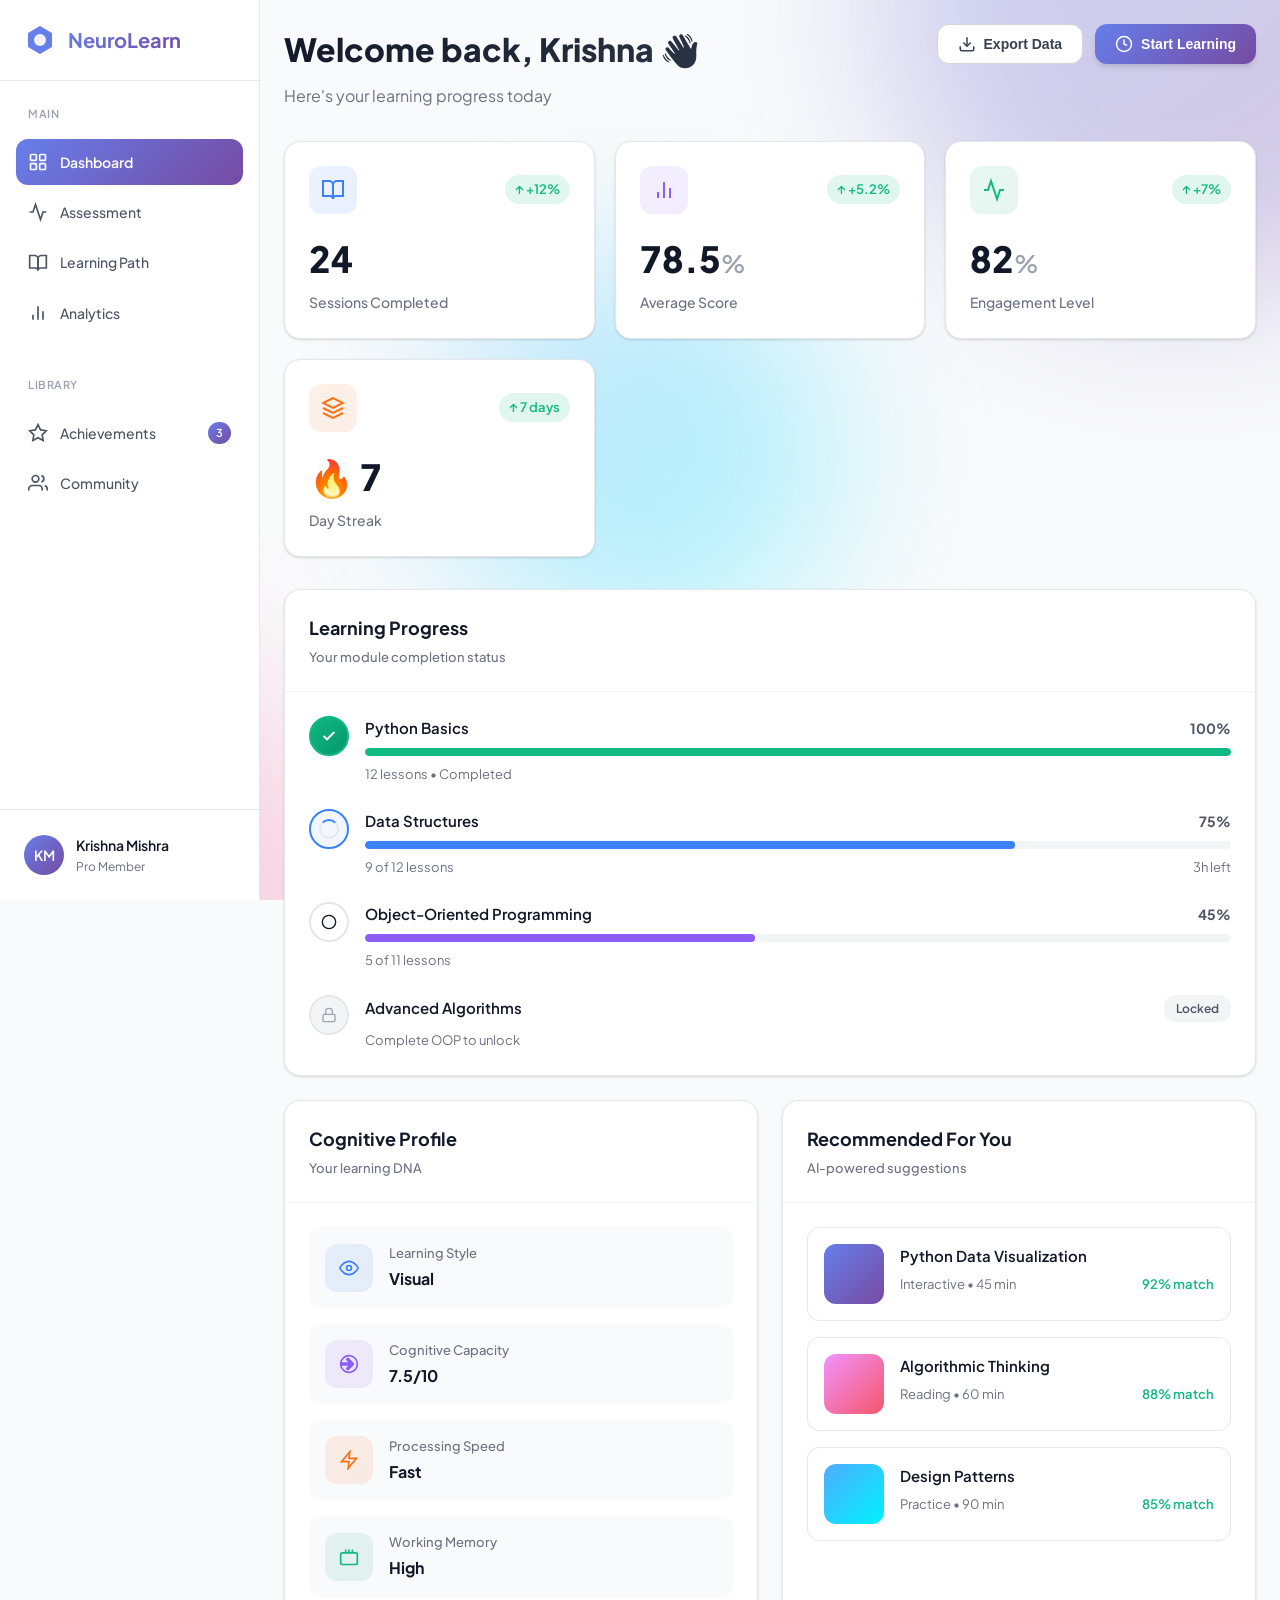
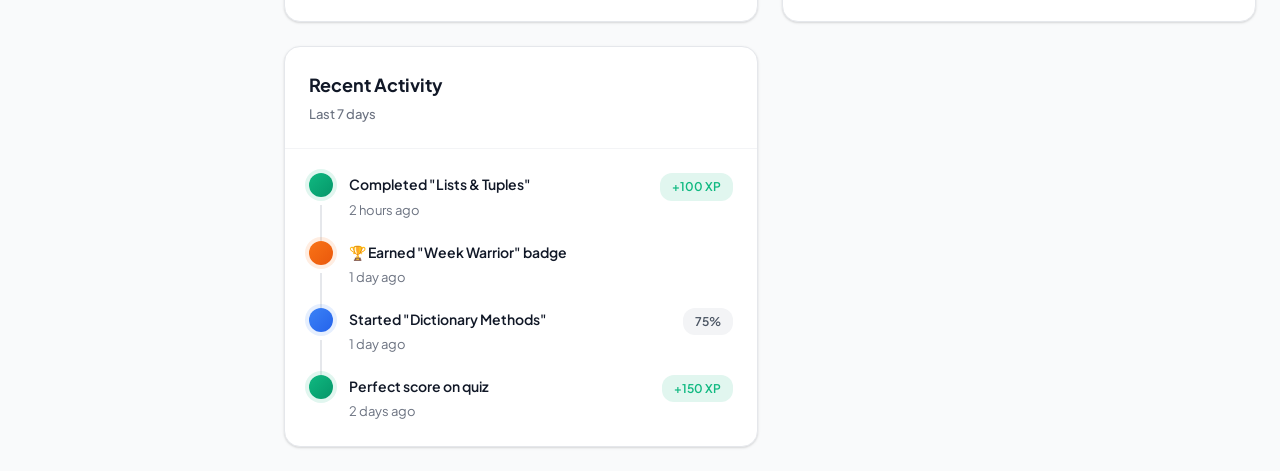
==== frontend/index.html @ aead32e7 "Add ultra-modern frontend dashboard" ====
<!DOCTYPE html>
<html lang="en">
<head>
    <meta charset="UTF-8">
    <meta name="viewport" content="width=device-width, initial-scale=1.0">
    <title>NeuroLearn AI - Adaptive Learning Platform</title>
    <link rel="stylesheet" href="styles.css">
    <link rel="preconnect" href="https://fonts.googleapis.com">
    <link rel="preconnect" href="https://fonts.gstatic.com" crossorigin>
    <link href="https://fonts.googleapis.com/css2?family=Plus+Jakarta+Sans:wght@300;400;500;600;700;800&family=JetBrains+Mono:wght@400;500;600&display=swap" rel="stylesheet">
</head>
<body>
    <!-- Animated Background -->
    <div class="animated-bg">
        <div class="gradient-orb orb-1"></div>
        <div class="gradient-orb orb-2"></div>
        <div class="gradient-orb orb-3"></div>
    </div>

    <!-- Sidebar Navigation -->
    <nav class="sidebar">
        <div class="sidebar-header">
            <div class="logo">
                <svg width="32" height="32" viewBox="0 0 32 32" fill="none">
                    <path d="M16 2L28 9L28 23L16 30L4 23L4 9L16 2Z" fill="url(#logo-gradient)" />
                    <circle cx="16" cy="16" r="6" fill="white" opacity="0.9"/>
                    <defs>
                        <linearGradient id="logo-gradient" x1="4" y1="2" x2="28" y2="30">
                            <stop offset="0%" stop-color="#667eea"/>
                            <stop offset="100%" stop-color="#764ba2"/>
                        </linearGradient>
                    </defs>
                </svg>
                <span class="logo-text">NeuroLearn</span>
            </div>
        </div>

        <div class="nav-section">
            <div class="nav-label">MAIN</div>
            <a href="#dashboard" class="nav-item active">
                <svg width="20" height="20" viewBox="0 0 24 24" fill="none" stroke="currentColor" stroke-width="2">
                    <rect x="3" y="3" width="7" height="7" rx="1"/>
                    <rect x="14" y="3" width="7" height="7" rx="1"/>
                    <rect x="3" y="14" width="7" height="7" rx="1"/>
                    <rect x="14" y="14" width="7" height="7" rx="1"/>
                </svg>
                <span>Dashboard</span>
            </a>
            <a href="#assessment" class="nav-item">
                <svg width="20" height="20" viewBox="0 0 24 24" fill="none" stroke="currentColor" stroke-width="2">
                    <path d="M22 12h-4l-3 9L9 3l-3 9H2"/>
                </svg>
                <span>Assessment</span>
            </a>
            <a href="#learning" class="nav-item">
                <svg width="20" height="20" viewBox="0 0 24 24" fill="none" stroke="currentColor" stroke-width="2">
                    <path d="M2 3h6a4 4 0 0 1 4 4v14a3 3 0 0 0-3-3H2z"/>
                    <path d="M22 3h-6a4 4 0 0 0-4 4v14a3 3 0 0 1 3-3h7z"/>
                </svg>
                <span>Learning Path</span>
            </a>
            <a href="#analytics" class="nav-item">
                <svg width="20" height="20" viewBox="0 0 24 24" fill="none" stroke="currentColor" stroke-width="2">
                    <line x1="18" y1="20" x2="18" y2="10"/>
                    <line x1="12" y1="20" x2="12" y2="4"/>
                    <line x1="6" y1="20" x2="6" y2="14"/>
                </svg>
                <span>Analytics</span>
            </a>
        </div>

        <div class="nav-section">
            <div class="nav-label">LIBRARY</div>
            <a href="#achievements" class="nav-item">
                <svg width="20" height="20" viewBox="0 0 24 24" fill="none" stroke="currentColor" stroke-width="2">
                    <polygon points="12 2 15.09 8.26 22 9.27 17 14.14 18.18 21.02 12 17.77 5.82 21.02 7 14.14 2 9.27 8.91 8.26 12 2"/>
                </svg>
                <span>Achievements</span>
                <span class="badge">3</span>
            </a>
            <a href="#community" class="nav-item">
                <svg width="20" height="20" viewBox="0 0 24 24" fill="none" stroke="currentColor" stroke-width="2">
                    <path d="M17 21v-2a4 4 0 0 0-4-4H5a4 4 0 0 0-4 4v2"/>
                    <circle cx="9" cy="7" r="4"/>
                    <path d="M23 21v-2a4 4 0 0 0-3-3.87"/>
                    <path d="M16 3.13a4 4 0 0 1 0 7.75"/>
                </svg>
                <span>Community</span>
            </a>
        </div>

        <div class="sidebar-footer">
            <div class="user-profile">
                <div class="user-avatar">
                    <span>KM</span>
                </div>
                <div class="user-info">
                    <div class="user-name">Krishna Mishra</div>
                    <div class="user-status">Pro Member</div>
                </div>
            </div>
        </div>
    </nav>

    <!-- Main Content -->
    <main class="main-content">
        <!-- Header -->
        <header class="page-header">
            <div class="header-content">
                <div class="header-title-group">
                    <h1 class="page-title">Welcome back, Krishna 👋</h1>
                    <p class="page-subtitle">Here's your learning progress today</p>
                </div>
                <div class="header-actions">
                    <button class="btn btn-secondary">
                        <svg width="18" height="18" viewBox="0 0 24 24" fill="none" stroke="currentColor" stroke-width="2">
                            <path d="M21 15v4a2 2 0 0 1-2 2H5a2 2 0 0 1-2-2v-4"/>
                            <polyline points="7 10 12 15 17 10"/>
                            <line x1="12" y1="15" x2="12" y2="3"/>
                        </svg>
                        Export Data
                    </button>
                    <button class="btn btn-primary">
                        <svg width="18" height="18" viewBox="0 0 24 24" fill="none" stroke="currentColor" stroke-width="2">
                            <circle cx="12" cy="12" r="10"/>
                            <polyline points="12 6 12 12 16 14"/>
                        </svg>
                        Start Learning
                    </button>
                </div>
            </div>
        </header>

        <!-- Stats Grid -->
        <div class="stats-container">
            <div class="stat-card" style="--delay: 0.1s">
                <div class="stat-header">
                    <div class="stat-icon-wrapper blue">
                        <svg width="24" height="24" viewBox="0 0 24 24" fill="none" stroke="currentColor" stroke-width="2">
                            <path d="M2 3h6a4 4 0 0 1 4 4v14a3 3 0 0 0-3-3H2z"/>
                            <path d="M22 3h-6a4 4 0 0 0-4 4v14a3 3 0 0 1 3-3h7z"/>
                        </svg>
                    </div>
                    <span class="stat-trend up">+12%</span>
                </div>
                <div class="stat-value">24</div>
                <div class="stat-label">Sessions Completed</div>
            </div>

            <div class="stat-card" style="--delay: 0.2s">
                <div class="stat-header">
                    <div class="stat-icon-wrapper purple">
                        <svg width="24" height="24" viewBox="0 0 24 24" fill="none" stroke="currentColor" stroke-width="2">
                            <line x1="18" y1="20" x2="18" y2="10"/>
                            <line x1="12" y1="20" x2="12" y2="4"/>
                            <line x1="6" y1="20" x2="6" y2="14"/>
                        </svg>
                    </div>
                    <span class="stat-trend up">+5.2%</span>
                </div>
                <div class="stat-value">78.5<span class="stat-unit">%</span></div>
                <div class="stat-label">Average Score</div>
            </div>

            <div class="stat-card" style="--delay: 0.3s">
                <div class="stat-header">
                    <div class="stat-icon-wrapper green">
                        <svg width="24" height="24" viewBox="0 0 24 24" fill="none" stroke="currentColor" stroke-width="2">
                            <path d="M22 12h-4l-3 9L9 3l-3 9H2"/>
                        </svg>
                    </div>
                    <span class="stat-trend up">+7%</span>
                </div>
                <div class="stat-value">82<span class="stat-unit">%</span></div>
                <div class="stat-label">Engagement Level</div>
            </div>

            <div class="stat-card" style="--delay: 0.4s">
                <div class="stat-header">
                    <div class="stat-icon-wrapper orange">
                        <svg width="24" height="24" viewBox="0 0 24 24" fill="none" stroke="currentColor" stroke-width="2">
                            <path d="M12 2L2 7l10 5 10-5-10-5z"/>
                            <path d="M2 17l10 5 10-5"/>
                            <path d="M2 12l10 5 10-5"/>
                        </svg>
                    </div>
                    <span class="stat-trend up">7 days</span>
                </div>
                <div class="stat-value">🔥 <span>7</span></div>
                <div class="stat-label">Day Streak</div>
            </div>
        </div>

        <!-- Main Dashboard Grid -->
        <div class="dashboard-grid">
            <!-- Learning Progress Card -->
            <div class="card large" style="--delay: 0.5s">
                <div class="card-header">
                    <div>
                        <h2 class="card-title">Learning Progress</h2>
                        <p class="card-subtitle">Your module completion status</p>
                    </div>
                </div>
                <div class="card-body">
                    <div class="progress-list">
                        <div class="progress-item">
                            <div class="progress-icon completed">
                                <svg width="16" height="16" viewBox="0 0 24 24" fill="none" stroke="currentColor" stroke-width="3">
                                    <polyline points="20 6 9 17 4 12"/>
                                </svg>
                            </div>
                            <div class="progress-content">
                                <div class="progress-header">
                                    <span class="progress-title">Python Basics</span>
                                    <span class="progress-percent">100%</span>
                                </div>
                                <div class="progress-bar-wrapper">
                                    <div class="progress-bar">
                                        <div class="progress-fill" style="--width: 100%; --color: #10b981"></div>
                                    </div>
                                </div>
                                <div class="progress-meta">
                                    <span class="progress-lessons">12 lessons • Completed</span>
                                </div>
                            </div>
                        </div>

                        <div class="progress-item">
                            <div class="progress-icon active">
                                <div class="spinner"></div>
                            </div>
                            <div class="progress-content">
                                <div class="progress-header">
                                    <span class="progress-title">Data Structures</span>
                                    <span class="progress-percent">75%</span>
                                </div>
                                <div class="progress-bar-wrapper">
                                    <div class="progress-bar">
                                        <div class="progress-fill" style="--width: 75%; --color: #3b82f6"></div>
                                    </div>
                                </div>
                                <div class="progress-meta">
                                    <span class="progress-lessons">9 of 12 lessons</span>
                                    <span class="progress-time">3h left</span>
                                </div>
                            </div>
                        </div>

                        <div class="progress-item">
                            <div class="progress-icon">
                                <svg width="16" height="16" viewBox="0 0 24 24" fill="none" stroke="currentColor" stroke-width="2">
                                    <circle cx="12" cy="12" r="10"/>
                                </svg>
                            </div>
                            <div class="progress-content">
                                <div class="progress-header">
                                    <span class="progress-title">Object-Oriented Programming</span>
                                    <span class="progress-percent">45%</span>
                                </div>
                                <div class="progress-bar-wrapper">
                                    <div class="progress-bar">
                                        <div class="progress-fill" style="--width: 45%; --color: #8b5cf6"></div>
                                    </div>
                                </div>
                                <div class="progress-meta">
                                    <span class="progress-lessons">5 of 11 lessons</span>
                                </div>
                            </div>
                        </div>

                        <div class="progress-item">
                            <div class="progress-icon locked">
                                <svg width="16" height="16" viewBox="0 0 24 24" fill="none" stroke="currentColor" stroke-width="2">
                                    <rect x="3" y="11" width="18" height="11" rx="2" ry="2"/>
                                    <path d="M7 11V7a5 5 0 0 1 10 0v4"/>
                                </svg>
                            </div>
                            <div class="progress-content">
                                <div class="progress-header">
                                    <span class="progress-title">Advanced Algorithms</span>
                                    <span class="progress-badge">Locked</span>
                                </div>
                                <div class="progress-meta">
                                    <span class="progress-lessons">Complete OOP to unlock</span>
                                </div>
                            </div>
                        </div>
                    </div>
                </div>
            </div>

            <!-- Cognitive Profile Card -->
            <div class="card" style="--delay: 0.6s">
                <div class="card-header">
                    <div>
                        <h2 class="card-title">Cognitive Profile</h2>
                        <p class="card-subtitle">Your learning DNA</p>
                    </div>
                </div>
                <div class="card-body">
                    <div class="profile-stats">
                        <div class="profile-stat">
                            <div class="profile-stat-icon visual">
                                <svg width="20" height="20" viewBox="0 0 24 24" fill="none" stroke="currentColor" stroke-width="2">
                                    <path d="M1 12s4-8 11-8 11 8 11 8-4 8-11 8-11-8-11-8z"/>
                                    <circle cx="12" cy="12" r="3"/>
                                </svg>
                            </div>
                            <div class="profile-stat-content">
                                <div class="profile-stat-label">Learning Style</div>
                                <div class="profile-stat-value">Visual</div>
                            </div>
                        </div>

                        <div class="profile-stat">
                            <div class="profile-stat-icon brain">
                                <svg width="20" height="20" viewBox="0 0 24 24" fill="none" stroke="currentColor" stroke-width="2">
                                    <path d="M12 2a10 10 0 0 0-9.95 9h11.64L9.74 7.05a1 1 0 0 1 1.41-1.41l5.66 5.65a1 1 0 0 1 0 1.42l-5.66 5.65a1 1 0 0 1-1.41-1.41l3.95-3.95H2.05A10 10 0 1 0 12 2z"/>
                                </svg>
                            </div>
                            <div class="profile-stat-content">
                                <div class="profile-stat-label">Cognitive Capacity</div>
                                <div class="profile-stat-value">7.5/10</div>
                            </div>
                        </div>

                        <div class="profile-stat">
                            <div class="profile-stat-icon speed">
                                <svg width="20" height="20" viewBox="0 0 24 24" fill="none" stroke="currentColor" stroke-width="2">
                                    <polygon points="13 2 3 14 12 14 11 22 21 10 12 10 13 2"/>
                                </svg>
                            </div>
                            <div class="profile-stat-content">
                                <div class="profile-stat-label">Processing Speed</div>
                                <div class="profile-stat-value">Fast</div>
                            </div>
                        </div>

                        <div class="profile-stat">
                            <div class="profile-stat-icon memory">
                                <svg width="20" height="20" viewBox="0 0 24 24" fill="none" stroke="currentColor" stroke-width="2">
                                    <rect x="2" y="7" width="20" height="14" rx="2" ry="2"/>
                                    <path d="M16 3v4M8 3v4M12 3v4"/>
                                </svg>
                            </div>
                            <div class="profile-stat-content">
                                <div class="profile-stat-label">Working Memory</div>
                                <div class="profile-stat-value">High</div>
                            </div>
                        </div>
                    </div>
                </div>
            </div>

            <!-- Recommendations Card -->
            <div class="card" style="--delay: 0.7s">
                <div class="card-header">
                    <div>
                        <h2 class="card-title">Recommended For You</h2>
                        <p class="card-subtitle">AI-powered suggestions</p>
                    </div>
                </div>
                <div class="card-body">
                    <div class="recommendation-list">
                        <div class="recommendation-item">
                            <div class="rec-thumbnail video"></div>
                            <div class="rec-content">
                                <h3 class="rec-title">Python Data Visualization</h3>
                                <div class="rec-meta">
                                    <span class="rec-type">Interactive • 45 min</span>
                                    <span class="rec-match">92% match</span>
                                </div>
                            </div>
                        </div>

                        <div class="recommendation-item">
                            <div class="rec-thumbnail text"></div>
                            <div class="rec-content">
                                <h3 class="rec-title">Algorithmic Thinking</h3>
                                <div class="rec-meta">
                                    <span class="rec-type">Reading • 60 min</span>
                                    <span class="rec-match">88% match</span>
                                </div>
                            </div>
                        </div>

                        <div class="recommendation-item">
                            <div class="rec-thumbnail code"></div>
                            <div class="rec-content">
                                <h3 class="rec-title">Design Patterns</h3>
                                <div class="rec-meta">
                                    <span class="rec-type">Practice • 90 min</span>
                                    <span class="rec-match">85% match</span>
                                </div>
                            </div>
                        </div>
                    </div>
                </div>
            </div>

            <!-- Activity Timeline -->
            <div class="card" style="--delay: 0.8s">
                <div class="card-header">
                    <div>
                        <h2 class="card-title">Recent Activity</h2>
                        <p class="card-subtitle">Last 7 days</p>
                    </div>
                </div>
                <div class="card-body">
                    <div class="activity-timeline">
                        <div class="activity-item">
                            <div class="activity-dot completed"></div>
                            <div class="activity-content">
                                <div class="activity-title">Completed "Lists & Tuples"</div>
                                <div class="activity-time">2 hours ago</div>
                            </div>
                            <div class="activity-badge success">+100 XP</div>
                        </div>

                        <div class="activity-item">
                            <div class="activity-dot achievement"></div>
                            <div class="activity-content">
                                <div class="activity-title">🏆 Earned "Week Warrior" badge</div>
                                <div class="activity-time">1 day ago</div>
                            </div>
                        </div>

                        <div class="activity-item">
                            <div class="activity-dot progress"></div>
                            <div class="activity-content">
                                <div class="activity-title">Started "Dictionary Methods"</div>
                                <div class="activity-time">1 day ago</div>
                            </div>
                            <div class="activity-badge">75%</div>
                        </div>

                        <div class="activity-item">
                            <div class="activity-dot completed"></div>
                            <div class="activity-content">
                                <div class="activity-title">Perfect score on quiz</div>
                                <div class="activity-time">2 days ago</div>
                            </div>
                            <div class="activity-badge success">+150 XP</div>
                        </div>
                    </div>
                </div>
            </div>
        </div>
    </main>

    <script src="app.js"></script>
</body>
</html>
---- frontend/styles.css ----
/* ========================================
   NeuroLearn AI - Premium Dashboard Styles
   Modern, Vibrant, Enterprise-Grade Design
   ======================================== */

:root {
    /* Primary Colors - Vibrant Gradients */
    --primary: #667eea;
    --primary-dark: #5568d3;
    --secondary: #764ba2;
    --accent: #f093fb;
    
    /* Status Colors */
    --success: #10b981;
    --warning: #f59e0b;
    --error: #ef4444;
    --info: #3b82f6;
    
    /* Neutrals - Modern Gray Scale */
    --gray-50: #f9fafb;
    --gray-100: #f3f4f6;
    --gray-200: #e5e7eb;
    --gray-300: #d1d5db;
    --gray-400: #9ca3af;
    --gray-500: #6b7280;
    --gray-600: #4b5563;
    --gray-700: #374151;
    --gray-800: #1f2937;
    --gray-900: #111827;
    
    /* Gradients */
    --gradient-primary: linear-gradient(135deg, #667eea 0%, #764ba2 100%);
    --gradient-success: linear-gradient(135deg, #10b981 0%, #059669 100%);
    --gradient-blue: linear-gradient(135deg, #3b82f6 0%, #2563eb 100%);
    --gradient-purple: linear-gradient(135deg, #8b5cf6 0%, #7c3aed 100%);
    --gradient-orange: linear-gradient(135deg, #f97316 0%, #ea580c 100%);
    
    /* Shadows - Layered Depth */
    --shadow-sm: 0 1px 2px 0 rgba(0, 0, 0, 0.05);
    --shadow: 0 1px 3px 0 rgba(0, 0, 0, 0.1), 0 1px 2px 0 rgba(0, 0, 0, 0.06);
    --shadow-md: 0 4px 6px -1px rgba(0, 0, 0, 0.1), 0 2px 4px -1px rgba(0, 0, 0, 0.06);
    --shadow-lg: 0 10px 15px -3px rgba(0, 0, 0, 0.1), 0 4px 6px -2px rgba(0, 0, 0, 0.05);
    --shadow-xl: 0 20px 25px -5px rgba(0, 0, 0, 0.1), 0 10px 10px -5px rgba(0, 0, 0, 0.04);
    --shadow-2xl: 0 25px 50px -12px rgba(0, 0, 0, 0.25);
    
    /* Borders */
    --border-radius: 12px;
    --border-radius-lg: 16px;
    --border-radius-xl: 20px;
    
    /* Spacing */
    --spacing: 24px;
    
    /* Transitions */
    --transition-fast: 150ms cubic-bezier(0.4, 0, 0.2, 1);
    --transition: 300ms cubic-bezier(0.4, 0, 0.2, 1);
    --transition-slow: 500ms cubic-bezier(0.4, 0, 0.2, 1);
}

/* ========================================
   Global Reset & Base Styles
   ======================================== */

* {
    margin: 0;
    padding: 0;
    box-sizing: border-box;
}

body {
    font-family: 'Plus Jakarta Sans', -apple-system, BlinkMacSystemFont, sans-serif;
    background: var(--gray-50);
    color: var(--gray-900);
    line-height: 1.6;
    overflow-x: hidden;
    -webkit-font-smoothing: antialiased;
    -moz-osx-font-smoothing: grayscale;
}

/* ========================================
   Animated Background
   ======================================== */

.animated-bg {
    position: fixed;
    top: 0;
    left: 0;
    width: 100%;
    height: 100%;
    z-index: 0;
    overflow: hidden;
    pointer-events: none;
}

.gradient-orb {
    position: absolute;
    border-radius: 50%;
    filter: blur(80px);
    opacity: 0.3;
    animation: float 20s ease-in-out infinite;
}

.orb-1 {
    width: 600px;
    height: 600px;
    background: linear-gradient(135deg, #667eea 0%, #764ba2 100%);
    top: -300px;
    right: -200px;
    animation-delay: 0s;
}

.orb-2 {
    width: 500px;
    height: 500px;
    background: linear-gradient(135deg, #f093fb 0%, #f5576c 100%);
    bottom: -250px;
    left: -150px;
    animation-delay: -7s;
}

.orb-3 {
    width: 400px;
    height: 400px;
    background: linear-gradient(135deg, #4facfe 0%, #00f2fe 100%);
    top: 50%;
    left: 50%;
    transform: translate(-50%, -50%);
    animation-delay: -14s;
}

@keyframes float {
    0%, 100% {
        transform: translate(0, 0) scale(1);
    }
    25% {
        transform: translate(30px, -30px) scale(1.1);
    }
    50% {
        transform: translate(-20px, 20px) scale(0.9);
    }
    75% {
        transform: translate(20px, 30px) scale(1.05);
    }
}

/* ========================================
   Sidebar Navigation
   ======================================== */

.sidebar {
    position: fixed;
    left: 0;
    top: 0;
    height: 100vh;
    width: 260px;
    background: white;
    border-right: 1px solid var(--gray-200);
    display: flex;
    flex-direction: column;
    z-index: 100;
    transition: transform var(--transition);
}

.sidebar-header {
    padding: var(--spacing);
    border-bottom: 1px solid var(--gray-200);
}

.logo {
    display: flex;
    align-items: center;
    gap: 12px;
    animation: slideInLeft 0.6s cubic-bezier(0.34, 1.56, 0.64, 1);
}

.logo svg {
    animation: rotate 20s linear infinite;
}

@keyframes rotate {
    from { transform: rotate(0deg); }
    to { transform: rotate(360deg); }
}

.logo-text {
    font-size: 20px;
    font-weight: 700;
    background: var(--gradient-primary);
    -webkit-background-clip: text;
    -webkit-text-fill-color: transparent;
    background-clip: text;
}

.nav-section {
    padding: 16px;
    display: flex;
    flex-direction: column;
    gap: 4px;
}

.nav-label {
    font-size: 11px;
    font-weight: 600;
    color: var(--gray-400);
    letter-spacing: 0.05em;
    text-transform: uppercase;
    padding: 8px 12px;
    margin-bottom: 4px;
}

.nav-item {
    display: flex;
    align-items: center;
    gap: 12px;
    padding: 12px;
    border-radius: var(--border-radius);
    color: var(--gray-600);
    text-decoration: none;
    font-size: 14px;
    font-weight: 500;
    transition: all var(--transition-fast);
    position: relative;
    overflow: hidden;
}

.nav-item::before {
    content: '';
    position: absolute;
    left: 0;
    top: 0;
    width: 100%;
    height: 100%;
    background: var(--gradient-primary);
    opacity: 0;
    transition: opacity var(--transition-fast);
    z-index: -1;
}

.nav-item:hover {
    color: var(--primary);
    background: var(--gray-50);
    transform: translateX(4px);
}

.nav-item.active {
    color: white;
    font-weight: 600;
}

.nav-item.active::before {
    opacity: 1;
}

.nav-item svg {
    flex-shrink: 0;
}

.badge {
    margin-left: auto;
    background: var(--gradient-primary);
    color: white;
    font-size: 11px;
    font-weight: 600;
    padding: 2px 8px;
    border-radius: 12px;
}

.sidebar-footer {
    margin-top: auto;
    padding: var(--spacing);
    border-top: 1px solid var(--gray-200);
}

.user-profile {
    display: flex;
    align-items: center;
    gap: 12px;
}

.user-avatar {
    width: 40px;
    height: 40px;
    border-radius: 50%;
    background: var(--gradient-primary);
    display: flex;
    align-items: center;
    justify-content: center;
    color: white;
    font-weight: 600;
    font-size: 14px;
}

.user-info {
    flex: 1;
}

.user-name {
    font-size: 14px;
    font-weight: 600;
    color: var(--gray-900);
}

.user-status {
    font-size: 12px;
    color: var(--gray-500);
}

/* ========================================
   Main Content Area
   ======================================== */

.main-content {
    margin-left: 260px;
    min-height: 100vh;
    padding: var(--spacing);
    position: relative;
    z-index: 1;
}

.page-header {
    margin-bottom: 32px;
    animation: fadeInUp 0.6s cubic-bezier(0.34, 1.56, 0.64, 1);
}

.header-content {
    display: flex;
    justify-content: space-between;
    align-items: flex-start;
    flex-wrap: wrap;
    gap: 20px;
}

.header-title-group {
    flex: 1;
}

.page-title {
    font-size: 32px;
    font-weight: 800;
    color: var(--gray-900);
    margin-bottom: 8px;
    background: linear-gradient(135deg, var(--gray-900) 0%, var(--gray-700) 100%);
    -webkit-background-clip: text;
    -webkit-text-fill-color: transparent;
    background-clip: text;
}

.page-subtitle {
    font-size: 16px;
    color: var(--gray-500);
    font-weight: 400;
}

.header-actions {
    display: flex;
    gap: 12px;
}

/* ========================================
   Buttons
   ======================================== */

.btn {
    display: inline-flex;
    align-items: center;
    gap: 8px;
    padding: 10px 20px;
    border-radius: var(--border-radius);
    font-size: 14px;
    font-weight: 600;
    border: none;
    cursor: pointer;
    transition: all var(--transition-fast);
    white-space: nowrap;
}

.btn-primary {
    background: var(--gradient-primary);
    color: white;
    box-shadow: var(--shadow-md);
}

.btn-primary:hover {
    box-shadow: var(--shadow-lg);
    transform: translateY(-2px);
}

.btn-primary:active {
    transform: translateY(0);
}

.btn-secondary {
    background: white;
    color: var(--gray-700);
    border: 1px solid var(--gray-300);
}

.btn-secondary:hover {
    background: var(--gray-50);
    border-color: var(--gray-400);
}

/* ========================================
   Stats Container
   ======================================== */

.stats-container {
    display: grid;
    grid-template-columns: repeat(auto-fit, minmax(250px, 1fr));
    gap: 20px;
    margin-bottom: 32px;
}

.stat-card {
    background: white;
    border-radius: var(--border-radius-lg);
    padding: 24px;
    box-shadow: var(--shadow);
    border: 1px solid var(--gray-200);
    transition: all var(--transition);
    animation: fadeInUp 0.6s cubic-bezier(0.34, 1.56, 0.64, 1);
    animation-delay: var(--delay, 0s);
    animation-fill-mode: both;
    position: relative;
    overflow: hidden;
}

.stat-card::before {
    content: '';
    position: absolute;
    bottom: 0;
    left: 0;
    right: 0;
    height: 4px;
    background: var(--gradient-primary);
    transform: scaleX(0);
    transform-origin: left;
    transition: transform var(--transition);
}

.stat-card:hover {
    transform: translateY(-4px);
    box-shadow: var(--shadow-xl);
}

.stat-card:hover::before {
    transform: scaleX(1);
}

.stat-header {
    display: flex;
    justify-content: space-between;
    align-items: center;
    margin-bottom: 16px;
}

.stat-icon-wrapper {
    width: 48px;
    height: 48px;
    border-radius: 12px;
    display: flex;
    align-items: center;
    justify-content: center;
    position: relative;
    overflow: hidden;
}

.stat-icon-wrapper::before {
    content: '';
    position: absolute;
    inset: 0;
    opacity: 0.1;
}

.stat-icon-wrapper.blue::before {
    background: var(--gradient-blue);
}

.stat-icon-wrapper.purple::before {
    background: var(--gradient-purple);
}

.stat-icon-wrapper.green::before {
    background: var(--gradient-success);
}

.stat-icon-wrapper.orange::before {
    background: var(--gradient-orange);
}

.stat-icon-wrapper svg {
    color: var(--primary);
    position: relative;
    z-index: 1;
}

.stat-icon-wrapper.blue svg {
    color: var(--info);
}

.stat-icon-wrapper.purple svg {
    color: #8b5cf6;
}

.stat-icon-wrapper.green svg {
    color: var(--success);
}

.stat-icon-wrapper.orange svg {
    color: #f97316;
}

.stat-trend {
    font-size: 13px;
    font-weight: 600;
    padding: 4px 10px;
    border-radius: 20px;
    background: #10b98120;
    color: var(--success);
}

.stat-trend.up::before {
    content: '↑ ';
}

.stat-value {
    font-size: 36px;
    font-weight: 800;
    color: var(--gray-900);
    margin-bottom: 4px;
    font-variant-numeric: tabular-nums;
}

.stat-unit {
    font-size: 24px;
    color: var(--gray-400);
    font-weight: 600;
}

.stat-label {
    font-size: 14px;
    color: var(--gray-500);
    font-weight: 500;
}

/* ========================================
   Dashboard Grid
   ======================================== */

.dashboard-grid {
    display: grid;
    grid-template-columns: repeat(auto-fit, minmax(320px, 1fr));
    gap: 24px;
}

.card {
    background: white;
    border-radius: var(--border-radius-lg);
    box-shadow: var(--shadow);
    border: 1px solid var(--gray-200);
    overflow: hidden;
    transition: all var(--transition);
    animation: fadeInUp 0.6s cubic-bezier(0.34, 1.56, 0.64, 1);
    animation-delay: var(--delay, 0s);
    animation-fill-mode: both;
}

.card.large {
    grid-column: span 2;
}

.card:hover {
    box-shadow: var(--shadow-lg);
}

.card-header {
    padding: 24px;
    border-bottom: 1px solid var(--gray-100);
    display: flex;
    justify-content: space-between;
    align-items: flex-start;
}

.card-title {
    font-size: 18px;
    font-weight: 700;
    color: var(--gray-900);
    margin-bottom: 4px;
}

.card-subtitle {
    font-size: 13px;
    color: var(--gray-500);
    font-weight: 500;
}

.card-body {
    padding: 24px;
}

/* ========================================
   Progress Items
   ======================================== */

.progress-list {
    display: flex;
    flex-direction: column;
    gap: 24px;
}

.progress-item {
    display: flex;
    gap: 16px;
    align-items: flex-start;
}

.progress-icon {
    width: 40px;
    height: 40px;
    border-radius: 50%;
    display: flex;
    align-items: center;
    justify-content: center;
    flex-shrink: 0;
    border: 2px solid var(--gray-200);
    background: white;
    position: relative;
}

.progress-icon.completed {
    background: var(--gradient-success);
    border-color: var(--success);
    color: white;
    animation: scaleIn 0.4s cubic-bezier(0.34, 1.56, 0.64, 1);
}

.progress-icon.active {
    border-color: var(--info);
    background: #3b82f610;
    color: var(--info);
}

.spinner {
    width: 20px;
    height: 20px;
    border: 2px solid var(--gray-200);
    border-top-color: var(--info);
    border-radius: 50%;
    animation: spin 1s linear infinite;
}

@keyframes spin {
    to { transform: rotate(360deg); }
}

.progress-icon.locked {
    background: var(--gray-100);
    border-color: var(--gray-200);
    color: var(--gray-400);
}

.progress-content {
    flex: 1;
    min-width: 0;
}

.progress-header {
    display: flex;
    justify-content: space-between;
    align-items: center;
    margin-bottom: 8px;
    gap: 12px;
}

.progress-title {
    font-size: 15px;
    font-weight: 600;
    color: var(--gray-900);
}

.progress-percent {
    font-size: 14px;
    font-weight: 700;
    color: var(--gray-600);
    white-space: nowrap;
}

.progress-badge {
    background: var(--gray-100);
    color: var(--gray-600);
    padding: 4px 12px;
    border-radius: 12px;
    font-size: 12px;
    font-weight: 600;
}

.progress-bar-wrapper {
    margin-bottom: 8px;
}

.progress-bar {
    height: 8px;
    background: var(--gray-100);
    border-radius: 100px;
    overflow: hidden;
}

.progress-fill {
    height: 100%;
    background: var(--color, var(--gradient-primary));
    border-radius: 100px;
    width: var(--width, 0%);
    transition: width 1s cubic-bezier(0.34, 1.56, 0.64, 1);
    animation: progressGrow 1.5s cubic-bezier(0.34, 1.56, 0.64, 1);
}

@keyframes progressGrow {
    from { width: 0%; }
}

.progress-meta {
    display: flex;
    gap: 12px;
    font-size: 13px;
    color: var(--gray-500);
}

.progress-time {
    margin-left: auto;
}

/* ========================================
   Profile Stats
   ======================================== */

.profile-stats {
    display: flex;
    flex-direction: column;
    gap: 16px;
}

.profile-stat {
    display: flex;
    align-items: center;
    gap: 16px;
    padding: 16px;
    background: var(--gray-50);
    border-radius: var(--border-radius);
    transition: all var(--transition-fast);
}

.profile-stat:hover {
    background: var(--gray-100);
    transform: translateX(4px);
}

.profile-stat-icon {
    width: 48px;
    height: 48px;
    border-radius: 12px;
    display: flex;
    align-items: center;
    justify-content: center;
    position: relative;
    overflow: hidden;
}

.profile-stat-icon::before {
    content: '';
    position: absolute;
    inset: 0;
    opacity: 0.1;
}

.profile-stat-icon.visual::before {
    background: var(--gradient-blue);
}

.profile-stat-icon.brain::before {
    background: var(--gradient-purple);
}

.profile-stat-icon.speed::before {
    background: var(--gradient-orange);
}

.profile-stat-icon.memory::before {
    background: var(--gradient-success);
}

.profile-stat-icon svg {
    position: relative;
    z-index: 1;
}

.profile-stat-icon.visual svg {
    color: var(--info);
}

.profile-stat-icon.brain svg {
    color: #8b5cf6;
}

.profile-stat-icon.speed svg {
    color: #f97316;
}

.profile-stat-icon.memory svg {
    color: var(--success);
}

.profile-stat-content {
    flex: 1;
}

.profile-stat-label {
    font-size: 13px;
    color: var(--gray-500);
    font-weight: 500;
    margin-bottom: 2px;
}

.profile-stat-value {
    font-size: 16px;
    font-weight: 700;
    color: var(--gray-900);
}

/* ========================================
   Recommendations
   ======================================== */

.recommendation-list {
    display: flex;
    flex-direction: column;
    gap: 16px;
}

.recommendation-item {
    display: flex;
    gap: 16px;
    padding: 16px;
    border-radius: var(--border-radius);
    border: 1px solid var(--gray-200);
    transition: all var(--transition-fast);
    cursor: pointer;
}

.recommendation-item:hover {
    background: var(--gray-50);
    border-color: var(--primary);
    transform: translateY(-2px);
    box-shadow: var(--shadow-md);
}

.rec-thumbnail {
    width: 60px;
    height: 60px;
    border-radius: var(--border-radius);
    flex-shrink: 0;
    overflow: hidden;
    position: relative;
}

.rec-thumbnail.video {
    background: linear-gradient(135deg, #667eea 0%, #764ba2 100%);
}

.rec-thumbnail.text {
    background: linear-gradient(135deg, #f093fb 0%, #f5576c 100%);
}

.rec-thumbnail.code {
    background: linear-gradient(135deg, #4facfe 0%, #00f2fe 100%);
}

.rec-content {
    flex: 1;
}

.rec-title {
    font-size: 15px;
    font-weight: 600;
    color: var(--gray-900);
    margin-bottom: 6px;
}

.rec-meta {
    display: flex;
    justify-content: space-between;
    align-items: center;
    font-size: 13px;
}

.rec-type {
    color: var(--gray-500);
}

.rec-match {
    color: var(--success);
    font-weight: 600;
}

/* ========================================
   Activity Timeline
   ======================================== */

.activity-timeline {
    display: flex;
    flex-direction: column;
    gap: 20px;
}

.activity-item {
    display: flex;
    align-items: flex-start;
    gap: 16px;
    position: relative;
}

.activity-item:not(:last-child)::after {
    content: '';
    position: absolute;
    left: 11px;
    top: 32px;
    bottom: -20px;
    width: 2px;
    background: var(--gray-200);
}

.activity-dot {
    width: 24px;
    height: 24px;
    border-radius: 50%;
    flex-shrink: 0;
    position: relative;
    z-index: 1;
}

.activity-dot.completed {
    background: var(--gradient-success);
    box-shadow: 0 0 0 4px #10b98120;
}

.activity-dot.achievement {
    background: var(--gradient-orange);
    box-shadow: 0 0 0 4px #f9731620;
}

.activity-dot.progress {
    background: var(--gradient-blue);
    box-shadow: 0 0 0 4px #3b82f620;
}

.activity-dot.milestone {
    background: var(--gradient-purple);
    box-shadow: 0 0 0 4px #8b5cf620;
}

.activity-content {
    flex: 1;
}

.activity-title {
    font-size: 14px;
    font-weight: 600;
    color: var(--gray-900);
    margin-bottom: 4px;
}

.activity-time {
    font-size: 13px;
    color: var(--gray-500);
}

.activity-badge {
    padding: 4px 12px;
    border-radius: 12px;
    font-size: 12px;
    font-weight: 600;
    background: var(--gray-100);
    color: var(--gray-600);
    white-space: nowrap;
}

.activity-badge.success {
    background: #10b98120;
    color: var(--success);
}

/* ========================================
   Animations
   ======================================== */

@keyframes fadeInUp {
    from {
        opacity: 0;
        transform: translateY(30px);
    }
    to {
        opacity: 1;
        transform: translateY(0);
    }
}

@keyframes slideInLeft {
    from {
        opacity: 0;
        transform: translateX(-30px);
    }
    to {
        opacity: 1;
        transform: translateX(0);
    }
}

@keyframes scaleIn {
    from {
        transform: scale(0);
    }
    to {
        transform: scale(1);
    }
}

/* ========================================
   Responsive Design
   ======================================== */

@media (max-width: 1200px) {
    .card.large {
        grid-column: span 1;
    }
}

@media (max-width: 768px) {
    .sidebar {
        transform: translateX(-100%);
    }
    
    .main-content {
        margin-left: 0;
    }
    
    .stats-container {
        grid-template-columns: 1fr;
    }
    
    .dashboard-grid {
        grid-template-columns: 1fr;
    }
    
    .header-content {
        flex-direction: column;
    }
    
    .header-actions {
        width: 100%;
        flex-direction: column;
    }
    
    .btn {
        width: 100%;
        justify-content: center;
    }
}

/* ========================================
   Scrollbar Styling
   ======================================== */

::-webkit-scrollbar {
    width: 8px;
    height: 8px;
}

::-webkit-scrollbar-track {
    background: var(--gray-100);
}

::-webkit-scrollbar-thumb {
    background: var(--gray-300);
    border-radius: 4px;
}

::-webkit-scrollbar-thumb:hover {
    background: var(--gray-400);
}
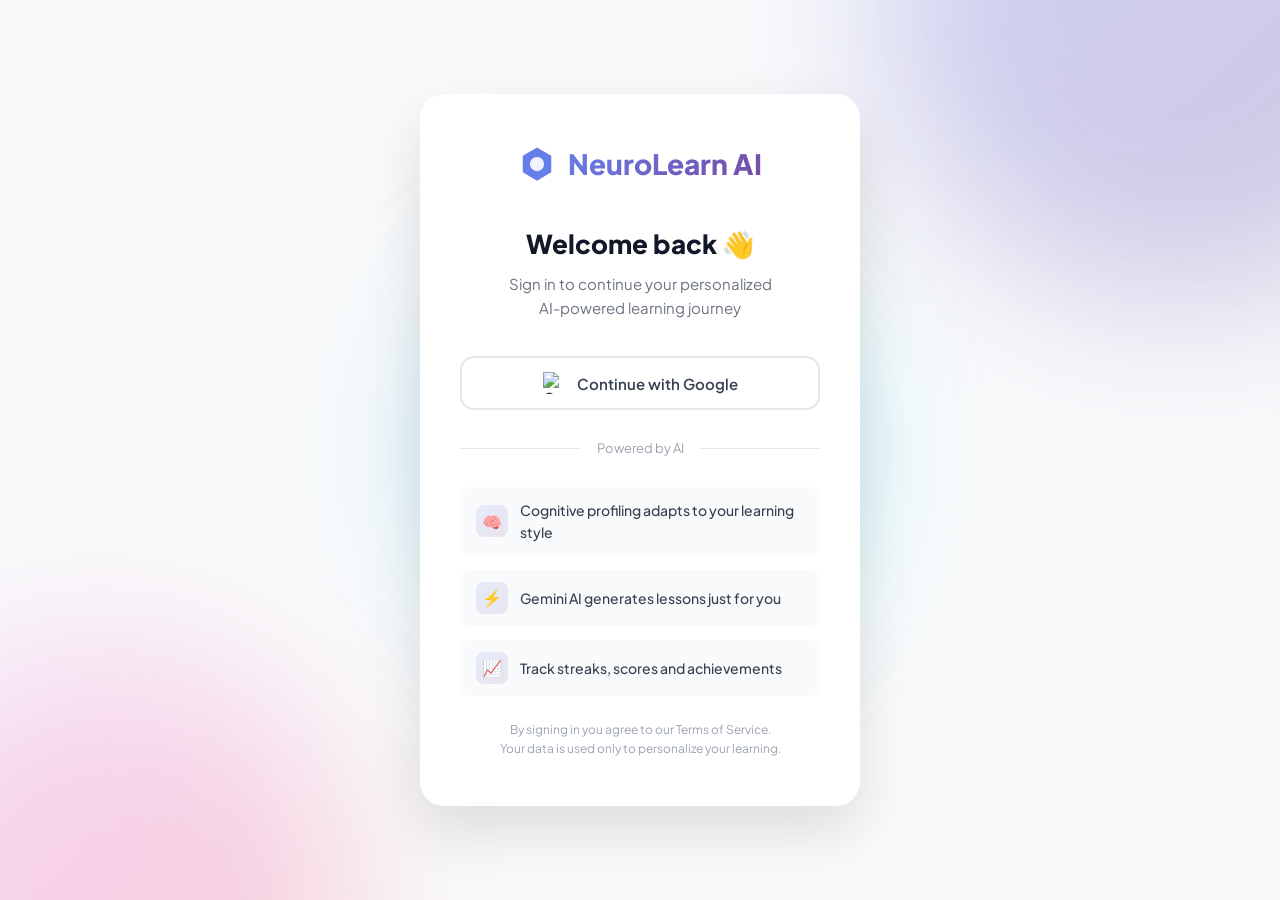
==== commit ab47e46b: "fix all bugs" ====
--- a/frontend/index.html
+++ b/frontend/index.html
@@ -8,6 +8,96 @@
     <link rel="preconnect" href="https://fonts.googleapis.com">
     <link rel="preconnect" href="https://fonts.gstatic.com" crossorigin>
     <link href="https://fonts.googleapis.com/css2?family=Plus+Jakarta+Sans:wght@300;400;500;600;700;800&family=JetBrains+Mono:wght@400;500;600&display=swap" rel="stylesheet">
+    <style>
+        /* Logout button */
+        .logout-btn {
+            margin-top: 12px;
+            width: 100%;
+            padding: 9px;
+            background: none;
+            border: 1px solid #e5e7eb;
+            border-radius: 10px;
+            color: #6b7280;
+            font-size: 13px;
+            font-weight: 500;
+            cursor: pointer;
+            font-family: 'Plus Jakarta Sans', sans-serif;
+            transition: all 0.2s;
+            display: flex;
+            align-items: center;
+            justify-content: center;
+            gap: 6px;
+        }
+        .logout-btn:hover {
+            border-color: #ef4444;
+            color: #ef4444;
+            background: #fef2f2;
+        }
+
+        /* Toast notification */
+        .toast {
+            position: fixed;
+            bottom: 24px;
+            right: 24px;
+            background: #1f2937;
+            color: white;
+            padding: 12px 20px;
+            border-radius: 12px;
+            font-size: 14px;
+            font-weight: 500;
+            z-index: 9999;
+            display: flex;
+            align-items: center;
+            gap: 8px;
+            box-shadow: 0 8px 24px rgba(0,0,0,0.15);
+            transform: translateY(80px);
+            opacity: 0;
+            transition: all 0.3s cubic-bezier(0.34, 1.56, 0.64, 1);
+        }
+        .toast.show {
+            transform: translateY(0);
+            opacity: 1;
+        }
+        .toast.success { background: linear-gradient(135deg, #10b981, #059669); }
+        .toast.error   { background: linear-gradient(135deg, #ef4444, #dc2626); }
+        .toast.info    { background: linear-gradient(135deg, #667eea, #764ba2); }
+
+        /* Loading spinner on buttons */
+        .btn-loading {
+            opacity: 0.7;
+            cursor: not-allowed;
+            pointer-events: none;
+        }
+        .btn-spinner {
+            width: 16px;
+            height: 16px;
+            border: 2px solid rgba(255,255,255,0.4);
+            border-top-color: white;
+            border-radius: 50%;
+            animation: spin 0.7s linear infinite;
+        }
+        @keyframes spin { to { transform: rotate(360deg); } }
+
+        /* Clickable recommendation items */
+        .recommendation-item {
+            cursor: pointer;
+            transition: all 0.2s;
+        }
+        .recommendation-item:hover {
+            transform: translateY(-2px);
+            box-shadow: 0 4px 12px rgba(0,0,0,0.08);
+        }
+
+        /* Clickable progress items */
+        .progress-item.clickable {
+            cursor: pointer;
+            border-radius: 12px;
+            padding: 8px;
+            margin: -8px;
+            transition: background 0.2s;
+        }
+        .progress-item.clickable:hover { background: #f9fafb; }
+    </style>
 </head>
 <body>
     <!-- Animated Background -->
@@ -16,6 +106,9 @@
         <div class="gradient-orb orb-2"></div>
         <div class="gradient-orb orb-3"></div>
     </div>
+
+    <!-- Toast Notification -->
+    <div class="toast" id="toast"></div>
 
     <!-- Sidebar Navigation -->
     <nav class="sidebar">
@@ -46,20 +139,20 @@
                 </svg>
                 <span>Dashboard</span>
             </a>
-            <a href="#assessment" class="nav-item">
+            <a href="lesson.html" class="nav-item">
                 <svg width="20" height="20" viewBox="0 0 24 24" fill="none" stroke="currentColor" stroke-width="2">
                     <path d="M22 12h-4l-3 9L9 3l-3 9H2"/>
                 </svg>
-                <span>Assessment</span>
+                <span>Start Lesson</span>
             </a>
-            <a href="#learning" class="nav-item">
+            <a href="#learning" class="nav-item" id="nav-learning">
                 <svg width="20" height="20" viewBox="0 0 24 24" fill="none" stroke="currentColor" stroke-width="2">
                     <path d="M2 3h6a4 4 0 0 1 4 4v14a3 3 0 0 0-3-3H2z"/>
                     <path d="M22 3h-6a4 4 0 0 0-4 4v14a3 3 0 0 1 3-3h7z"/>
                 </svg>
                 <span>Learning Path</span>
             </a>
-            <a href="#analytics" class="nav-item">
+            <a href="#analytics" class="nav-item" id="nav-analytics">
                 <svg width="20" height="20" viewBox="0 0 24 24" fill="none" stroke="currentColor" stroke-width="2">
                     <line x1="18" y1="20" x2="18" y2="10"/>
                     <line x1="12" y1="20" x2="12" y2="4"/>
@@ -71,14 +164,14 @@
 
         <div class="nav-section">
             <div class="nav-label">LIBRARY</div>
-            <a href="#achievements" class="nav-item">
+            <a href="#achievements" class="nav-item" id="nav-achievements">
                 <svg width="20" height="20" viewBox="0 0 24 24" fill="none" stroke="currentColor" stroke-width="2">
                     <polygon points="12 2 15.09 8.26 22 9.27 17 14.14 18.18 21.02 12 17.77 5.82 21.02 7 14.14 2 9.27 8.91 8.26 12 2"/>
                 </svg>
                 <span>Achievements</span>
-                <span class="badge">3</span>
+                <span class="badge" id="achievements-badge">3</span>
             </a>
-            <a href="#community" class="nav-item">
+            <a href="#community" class="nav-item" id="nav-community">
                 <svg width="20" height="20" viewBox="0 0 24 24" fill="none" stroke="currentColor" stroke-width="2">
                     <path d="M17 21v-2a4 4 0 0 0-4-4H5a4 4 0 0 0-4 4v2"/>
                     <circle cx="9" cy="7" r="4"/>
@@ -91,14 +184,25 @@
 
         <div class="sidebar-footer">
             <div class="user-profile">
-                <div class="user-avatar">
-                    <span>KM</span>
+                <!-- Updated dynamically by app.js -->
+                <div class="user-avatar" id="user-avatar">
+                    <span>U</span>
                 </div>
                 <div class="user-info">
-                    <div class="user-name">Krishna Mishra</div>
-                    <div class="user-status">Pro Member</div>
-                </div>
-            </div>
+                    <div class="user-name" id="user-name">Loading...</div>
+                    <div class="user-status" id="user-status">Pro Member</div>
+                </div>
+            </div>
+
+            <!-- ✅ Working logout button -->
+            <button class="logout-btn" onclick="logout()">
+                <svg width="14" height="14" viewBox="0 0 24 24" fill="none" stroke="currentColor" stroke-width="2">
+                    <path d="M9 21H5a2 2 0 0 1-2-2V5a2 2 0 0 1 2-2h4"/>
+                    <polyline points="16 17 21 12 16 7"/>
+                    <line x1="21" y1="12" x2="9" y2="12"/>
+                </svg>
+                Sign Out
+            </button>
         </div>
     </nav>
 
@@ -108,11 +212,13 @@
         <header class="page-header">
             <div class="header-content">
                 <div class="header-title-group">
-                    <h1 class="page-title">Welcome back, Krishna 👋</h1>
+                    <!-- Updated dynamically by app.js -->
+                    <h1 class="page-title" id="page-title">Welcome back 👋</h1>
                     <p class="page-subtitle">Here's your learning progress today</p>
                 </div>
                 <div class="header-actions">
-                    <button class="btn btn-secondary">
+                    <!-- ✅ Export Data — calls backend and downloads JSON -->
+                    <button class="btn btn-secondary" id="btn-export">
                         <svg width="18" height="18" viewBox="0 0 24 24" fill="none" stroke="currentColor" stroke-width="2">
                             <path d="M21 15v4a2 2 0 0 1-2 2H5a2 2 0 0 1-2-2v-4"/>
                             <polyline points="7 10 12 15 17 10"/>
@@ -120,7 +226,9 @@
                         </svg>
                         Export Data
                     </button>
-                    <button class="btn btn-primary">
+
+                    <!-- ✅ Start Learning — calls backend then goes to AI lesson -->
+                    <button class="btn btn-primary" id="btn-start">
                         <svg width="18" height="18" viewBox="0 0 24 24" fill="none" stroke="currentColor" stroke-width="2">
                             <circle cx="12" cy="12" r="10"/>
                             <polyline points="12 6 12 12 16 14"/>
@@ -143,7 +251,7 @@
                     </div>
                     <span class="stat-trend up">+12%</span>
                 </div>
-                <div class="stat-value">24</div>
+                <div class="stat-value" id="stat-sessions">24</div>
                 <div class="stat-label">Sessions Completed</div>
             </div>
 
@@ -158,7 +266,7 @@
                     </div>
                     <span class="stat-trend up">+5.2%</span>
                 </div>
-                <div class="stat-value">78.5<span class="stat-unit">%</span></div>
+                <div class="stat-value" id="stat-score">78.5<span class="stat-unit">%</span></div>
                 <div class="stat-label">Average Score</div>
             </div>
 
@@ -171,7 +279,7 @@
                     </div>
                     <span class="stat-trend up">+7%</span>
                 </div>
-                <div class="stat-value">82<span class="stat-unit">%</span></div>
+                <div class="stat-value" id="stat-engagement">82<span class="stat-unit">%</span></div>
                 <div class="stat-label">Engagement Level</div>
             </div>
 
@@ -186,24 +294,27 @@
                     </div>
                     <span class="stat-trend up">7 days</span>
                 </div>
-                <div class="stat-value">🔥 <span>7</span></div>
+                <div class="stat-value" id="stat-streak">🔥 <span>7</span></div>
                 <div class="stat-label">Day Streak</div>
             </div>
         </div>
 
         <!-- Main Dashboard Grid -->
         <div class="dashboard-grid">
+
             <!-- Learning Progress Card -->
             <div class="card large" style="--delay: 0.5s">
                 <div class="card-header">
                     <div>
                         <h2 class="card-title">Learning Progress</h2>
-                        <p class="card-subtitle">Your module completion status</p>
+                        <p class="card-subtitle">Click any module to start learning</p>
                     </div>
                 </div>
                 <div class="card-body">
                     <div class="progress-list">
-                        <div class="progress-item">
+
+                        <!-- ✅ Completed module — clicking shows toast -->
+                        <div class="progress-item clickable" onclick="showToast('Python Basics is already completed! 🎉', 'success')">
                             <div class="progress-icon completed">
                                 <svg width="16" height="16" viewBox="0 0 24 24" fill="none" stroke="currentColor" stroke-width="3">
                                     <polyline points="20 6 9 17 4 12"/>
@@ -220,12 +331,13 @@
                                     </div>
                                 </div>
                                 <div class="progress-meta">
-                                    <span class="progress-lessons">12 lessons • Completed</span>
-                                </div>
-                            </div>
-                        </div>
-
-                        <div class="progress-item">
+                                    <span class="progress-lessons">12 lessons • Completed ✓</span>
+                                </div>
+                            </div>
+                        </div>
+
+                        <!-- ✅ Active module — clicking goes to AI lesson -->
+                        <div class="progress-item clickable" onclick="goToLesson('Dictionary Methods & Comprehensions', 'intermediate')">
                             <div class="progress-icon active">
                                 <div class="spinner"></div>
                             </div>
@@ -241,12 +353,13 @@
                                 </div>
                                 <div class="progress-meta">
                                     <span class="progress-lessons">9 of 12 lessons</span>
-                                    <span class="progress-time">3h left</span>
-                                </div>
-                            </div>
-                        </div>
-
-                        <div class="progress-item">
+                                    <span class="progress-time">→ Continue</span>
+                                </div>
+                            </div>
+                        </div>
+
+                        <!-- ✅ In progress module — clicking goes to AI lesson -->
+                        <div class="progress-item clickable" onclick="goToLesson('Classes and Objects in Python', 'intermediate')">
                             <div class="progress-icon">
                                 <svg width="16" height="16" viewBox="0 0 24 24" fill="none" stroke="currentColor" stroke-width="2">
                                     <circle cx="12" cy="12" r="10"/>
@@ -264,11 +377,13 @@
                                 </div>
                                 <div class="progress-meta">
                                     <span class="progress-lessons">5 of 11 lessons</span>
-                                </div>
-                            </div>
-                        </div>
-
-                        <div class="progress-item">
+                                    <span class="progress-time">→ Start</span>
+                                </div>
+                            </div>
+                        </div>
+
+                        <!-- ✅ Locked module — clicking shows toast explaining requirement -->
+                        <div class="progress-item clickable" onclick="showToast('Complete Object-Oriented Programming first to unlock this! 🔒', 'info')">
                             <div class="progress-icon locked">
                                 <svg width="16" height="16" viewBox="0 0 24 24" fill="none" stroke="currentColor" stroke-width="2">
                                     <rect x="3" y="11" width="18" height="11" rx="2" ry="2"/>
@@ -285,6 +400,7 @@
                                 </div>
                             </div>
                         </div>
+
                     </div>
                 </div>
             </div>
@@ -308,7 +424,7 @@
                             </div>
                             <div class="profile-stat-content">
                                 <div class="profile-stat-label">Learning Style</div>
-                                <div class="profile-stat-value">Visual</div>
+                                <div class="profile-stat-value" id="profile-style">Visual</div>
                             </div>
                         </div>
 
@@ -320,7 +436,7 @@
                             </div>
                             <div class="profile-stat-content">
                                 <div class="profile-stat-label">Cognitive Capacity</div>
-                                <div class="profile-stat-value">7.5/10</div>
+                                <div class="profile-stat-value" id="profile-capacity">7.5/10</div>
                             </div>
                         </div>
 
@@ -332,7 +448,7 @@
                             </div>
                             <div class="profile-stat-content">
                                 <div class="profile-stat-label">Processing Speed</div>
-                                <div class="profile-stat-value">Fast</div>
+                                <div class="profile-stat-value" id="profile-speed">Fast</div>
                             </div>
                         </div>
 
@@ -345,7 +461,7 @@
                             </div>
                             <div class="profile-stat-content">
                                 <div class="profile-stat-label">Working Memory</div>
-                                <div class="profile-stat-value">High</div>
+                                <div class="profile-stat-value" id="profile-memory">High</div>
                             </div>
                         </div>
                     </div>
@@ -357,12 +473,13 @@
                 <div class="card-header">
                     <div>
                         <h2 class="card-title">Recommended For You</h2>
-                        <p class="card-subtitle">AI-powered suggestions</p>
+                        <p class="card-subtitle">Click any to start AI lesson</p>
                     </div>
                 </div>
                 <div class="card-body">
-                    <div class="recommendation-list">
-                        <div class="recommendation-item">
+                    <!-- Populated dynamically by app.js from API -->
+                    <div class="recommendation-list" id="recommendation-list">
+                        <div class="recommendation-item" onclick="goToLesson('Python Data Visualization', 'intermediate')">
                             <div class="rec-thumbnail video"></div>
                             <div class="rec-content">
                                 <h3 class="rec-title">Python Data Visualization</h3>
@@ -372,8 +489,7 @@
                                 </div>
                             </div>
                         </div>
-
-                        <div class="recommendation-item">
+                        <div class="recommendation-item" onclick="goToLesson('Algorithmic Thinking', 'intermediate')">
                             <div class="rec-thumbnail text"></div>
                             <div class="rec-content">
                                 <h3 class="rec-title">Algorithmic Thinking</h3>
@@ -383,8 +499,7 @@
                                 </div>
                             </div>
                         </div>
-
-                        <div class="recommendation-item">
+                        <div class="recommendation-item" onclick="goToLesson('Design Patterns', 'advanced')">
                             <div class="rec-thumbnail code"></div>
                             <div class="rec-content">
                                 <h3 class="rec-title">Design Patterns</h3>
@@ -416,7 +531,6 @@
                             </div>
                             <div class="activity-badge success">+100 XP</div>
                         </div>
-
                         <div class="activity-item">
                             <div class="activity-dot achievement"></div>
                             <div class="activity-content">
@@ -424,7 +538,6 @@
                                 <div class="activity-time">1 day ago</div>
                             </div>
                         </div>
-
                         <div class="activity-item">
                             <div class="activity-dot progress"></div>
                             <div class="activity-content">
@@ -433,7 +546,6 @@
                             </div>
                             <div class="activity-badge">75%</div>
                         </div>
-
                         <div class="activity-item">
                             <div class="activity-dot completed"></div>
                             <div class="activity-content">
@@ -445,9 +557,35 @@
                     </div>
                 </div>
             </div>
+
         </div>
     </main>
 
     <script src="app.js"></script>
+    <script>
+        // ✅ Navigate to AI lesson page
+        function goToLesson(topic, difficulty = 'intermediate') {
+            window.location.href = `lesson.html?topic=${encodeURIComponent(topic)}&difficulty=${difficulty}`;
+        }
+
+        // ✅ Toast notification system
+        function showToast(message, type = 'info') {
+            const toast = document.getElementById('toast');
+            const icons = {
+                success: '✅',
+                error: '❌',
+                info: 'ℹ️'
+            };
+            toast.innerHTML = `${icons[type]} ${message}`;
+            toast.className = `toast ${type} show`;
+            setTimeout(() => {
+                toast.classList.remove('show');
+            }, 3000);
+        }
+
+        // Expose showToast globally for app.js to use
+        window.showToast = showToast;
+        window.goToLesson = goToLesson;
+    </script>
 </body>
-</html>
+</html>
